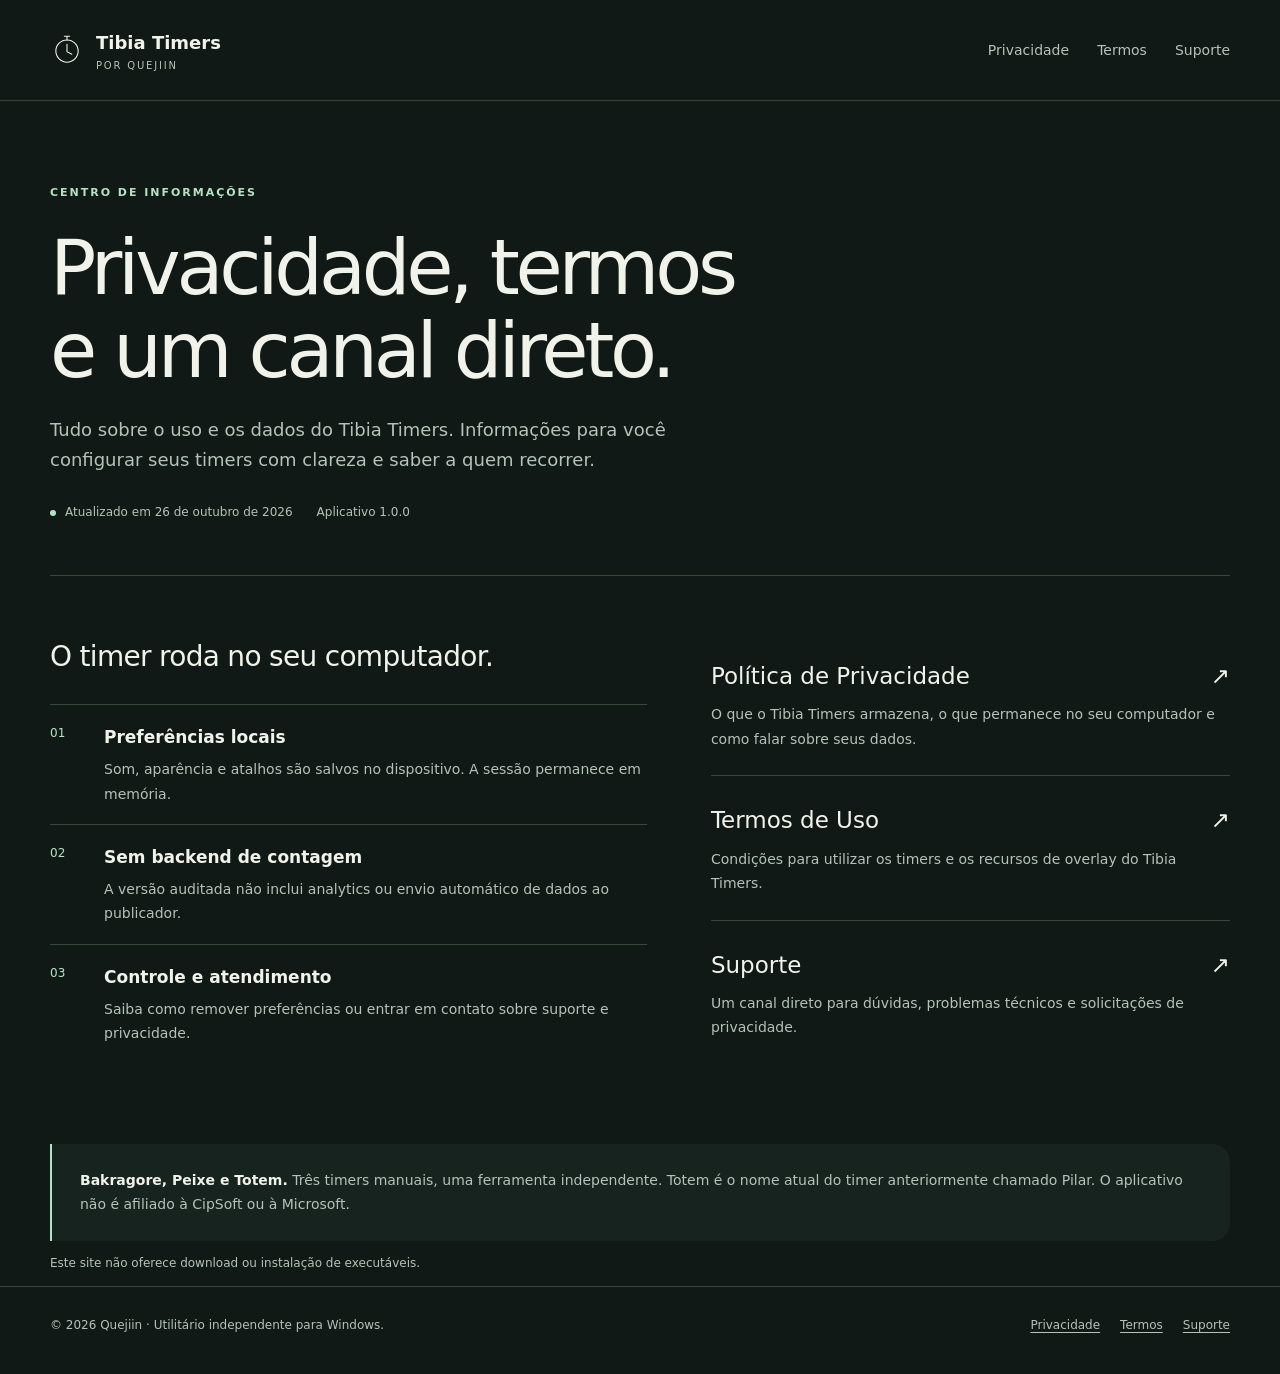
==== index.html @ ad90175c "Serve static HTML from Pages root and validate generated files" ====
<!doctype html>
<html lang="pt-BR"><head><meta charset="utf-8"><meta name="viewport" content="width=device-width,initial-scale=1"><meta name="color-scheme" content="dark"><meta name="referrer" content="strict-origin-when-cross-origin"><meta http-equiv="Content-Security-Policy" content="default-src 'none'; style-src 'self'; img-src 'self'; font-src 'none'; script-src 'none'; connect-src 'none'; base-uri 'none'; form-action 'none'; object-src 'none'"><title>Privacidade, termos e suporte | Tibia Timers</title><meta name="description" content="Informações de privacidade, termos de uso e suporte do Tibia Timers, por Quejiin."><link rel="canonical" href="https://quejiin.github.io/"><link rel="icon" type="image/svg+xml" href="assets/icon.svg"><link rel="stylesheet" href="assets/style.css"></head>
<body><a class="skip" href="#conteudo">Pular para o conteúdo</a><header class="site-header"><div class="wrap header-row"><a class="brand" href="index.html"><svg viewBox="0 0 64 64" aria-hidden="true"><circle cx="32" cy="34" r="21" fill="none" stroke="currentColor" stroke-width="2"/><path d="M32 21v14l9 5M27 6h10M32 6v7" fill="none" stroke="currentColor" stroke-width="2" stroke-linecap="round"/></svg><span>Tibia Timers<small>por Quejiin</small></span></a><nav class="nav" aria-label="Navegação principal"><a href="privacidade.html">Privacidade</a><a href="termos.html">Termos</a><a href="suporte.html">Suporte</a></nav></div></header><main id="conteudo" class="wrap"><div class="hero"><span class="eyebrow">Centro de informações</span><h1>Privacidade, termos<br>e um canal direto.</h1><p class="lead">Tudo sobre o uso e os dados do Tibia Timers. Informações para você configurar seus timers com clareza e saber a quem recorrer.</p><div class="meta"><span><i class="dot" aria-hidden="true"></i>Atualizado em 26 de outubro de 2026</span><span>Aplicativo 1.0.0</span></div></div><div class="divider"></div><div class="home-grid"><section aria-labelledby="local"><h2 id="local">O timer roda no seu computador.</h2><div class="facts"><div class="fact"><span class="number">01</span><div><strong>Preferências locais</strong><p>Som, aparência e atalhos são salvos no dispositivo. A sessão permanece em memória.</p></div></div><div class="fact"><span class="number">02</span><div><strong>Sem backend de contagem</strong><p>A versão auditada não inclui analytics ou envio automático de dados ao publicador.</p></div></div><div class="fact"><span class="number">03</span><div><strong>Controle e atendimento</strong><p>Saiba como remover preferências ou entrar em contato sobre suporte e privacidade.</p></div></div></div></section><section aria-label="Documentos"><a class="destination" href="privacidade.html"><h3>Política de Privacidade<span aria-hidden="true">↗</span></h3><p>O que o Tibia Timers armazena, o que permanece no seu computador e como falar sobre seus dados.</p></a><a class="destination" href="termos.html"><h3>Termos de Uso<span aria-hidden="true">↗</span></h3><p>Condições para utilizar os timers e os recursos de overlay do Tibia Timers.</p></a><a class="destination" href="suporte.html"><h3>Suporte<span aria-hidden="true">↗</span></h3><p>Um canal direto para dúvidas, problemas técnicos e solicitações de privacidade.</p></a></section></div><div class="note"><strong>Bakragore, Peixe e Totem.</strong> Três timers manuais, uma ferramenta independente. Totem é o nome atual do timer anteriormente chamado Pilar. O aplicativo não é afiliado à CipSoft ou à Microsoft.</div><p class="small">Este site não oferece download ou instalação de executáveis.</p></main><footer><div class="wrap footer-row"><span>© 2026 Quejiin · Utilitário independente para Windows.</span><nav class="footer-links" aria-label="Links do rodapé"><a href="privacidade.html">Privacidade</a><a href="termos.html">Termos</a><a href="suporte.html">Suporte</a></nav></div></footer></body></html>
---- assets/style.css ----
@charset "UTF-8";
:root{color-scheme:dark;--bg:#101916;--surface:#17231e;--raised:#1e2e26;--ink:#f1f2e9;--muted:#b4c3b8;--mint:#b6e2c4;--line:#35483c;--accent:#e4c98d;--max:1180px}
*{box-sizing:border-box}html{scroll-behavior:smooth;scroll-padding-top:2rem}body{margin:0;background:var(--bg);color:var(--ink);font-family:system-ui,-apple-system,"Segoe UI",sans-serif;font-size:16px;line-height:1.75}a{color:var(--mint);text-underline-offset:.24em;text-decoration-thickness:1px}a:hover{color:white}a:focus-visible,summary:focus-visible{outline:3px solid var(--accent);outline-offset:5px;border-radius:3px}::selection{background:var(--mint);color:var(--bg)}.wrap{width:min(var(--max),calc(100% - 64px));margin:auto}.skip{position:absolute;top:-100px;left:16px;background:var(--mint);color:var(--bg);padding:12px;z-index:5}.skip:focus{top:12px}.site-header{border-bottom:1px solid var(--line)}.header-row{display:flex;align-items:center;justify-content:space-between;gap:24px;min-height:100px}.brand{display:flex;align-items:center;gap:12px;color:var(--ink);font-size:18px;font-weight:650;text-decoration:none;white-space:nowrap}.brand svg{width:34px;height:34px;flex-shrink:0}.brand small{display:block;font-size:10px;font-weight:500;letter-spacing:.18em;text-transform:uppercase;color:var(--muted);line-height:1.5}.nav{display:flex;gap:28px;flex-wrap:wrap}.nav a{font-size:14px;color:var(--muted);text-decoration:none;padding:8px 0}.nav a[aria-current=page]{color:var(--mint);box-shadow:0 1px var(--mint)}.hero{padding:76px 0 52px;position:relative}.eyebrow{font-size:11px;font-weight:650;letter-spacing:.18em;color:var(--mint);text-transform:uppercase}.hero h1{font-size:clamp(2.5rem,6vw,5.2rem);font-weight:400;letter-spacing:-.055em;line-height:1.08;margin:22px 0;max-width:950px}.hero .lead{color:var(--muted);max-width:660px;font-size:18px;line-height:1.7}.meta{display:flex;gap:24px;flex-wrap:wrap;font-size:12px;color:var(--muted);margin-top:26px}.meta span{display:flex;align-items:center;gap:9px}.dot{width:6px;height:6px;border-radius:50%;background:var(--mint);display:inline-block}.divider{height:1px;background:var(--line)}.home-grid{display:grid;grid-template-columns:1.15fr 1fr;gap:64px;padding:56px 0 80px}.home-grid h2{font-size:28px;letter-spacing:-.025em;font-weight:450;margin-top:0}.facts{display:grid;gap:0}.fact{padding:18px 0;border-top:1px solid var(--line);display:grid;grid-template-columns:38px 1fr;gap:16px}.fact .number{color:var(--mint);font-size:12px}.fact strong{font-size:17px;font-weight:550}.fact p{margin:4px 0 0;color:var(--muted);font-size:14px}.destination{display:block;color:var(--ink);text-decoration:none;padding:24px 0;border-top:1px solid var(--line)}.destination:first-child{border-top:0}.destination h3{display:flex;justify-content:space-between;gap:16px;margin:0;font-size:23px;font-weight:450}.destination p{margin:6px 0 0;color:var(--muted);font-size:14px}.destination:hover h3{color:var(--mint)}.note{background:var(--surface);padding:24px 28px;border-left:2px solid var(--mint);border-radius:0 18px 18px 0;color:var(--muted);font-size:14px}.note strong{color:var(--ink)}.document{display:grid;grid-template-columns:220px minmax(0,1fr);gap:68px;padding:48px 0 80px}.toc{position:sticky;top:30px;align-self:start;font-size:13px}.toc h2{font-size:10px;letter-spacing:.15em;text-transform:uppercase;color:var(--muted);margin:0 0 20px}.toc a{display:block;padding:6px 0;text-decoration:none;color:var(--muted)}.toc a:hover{color:var(--mint)}.legal{max-width:790px;min-width:0}.legal section{padding:0 0 30px;margin:0 0 30px;border-bottom:1px solid var(--line);scroll-margin-top:30px}.legal section:last-child{border:0}.legal h2{font-weight:500;font-size:24px;letter-spacing:-.025em;margin:0 0 16px;line-height:1.35}.legal h2 .section-number{display:inline-block;margin-right:12px;color:var(--mint);font-size:11px;letter-spacing:0;vertical-align:middle}.legal p{margin:12px 0;color:var(--muted)}.legal li{color:var(--muted);margin:8px 0}.legal strong{color:var(--ink);font-weight:550}.legal code{font: .86em ui-monospace,Consolas,monospace;color:var(--mint);background:var(--raised);padding:3px 6px;border-radius:4px;overflow-wrap:anywhere}.table-scroll{overflow-x:auto;max-width:100%;margin:20px 0}table{width:100%;border-collapse:collapse;font-size:14px}th,td{text-align:left;vertical-align:top;padding:14px 12px;border-bottom:1px solid var(--line)}th{font-weight:550;color:var(--ink);background:var(--surface)}td{color:var(--muted)}.contact-block{background:var(--surface);padding:28px;border:1px solid var(--line);border-radius:22px 8px 22px 8px;margin:24px 0}.contact-block p{margin:8px 0}.contact-link{font-size:clamp(1rem,2vw,1.3rem);overflow-wrap:anywhere}.button-link{display:inline-flex;align-items:center;gap:24px;background:var(--mint);color:var(--bg);padding:12px 22px;border-radius:12px 12px 12px 4px;text-decoration:none;font-size:14px;font-weight:600}.button-link:hover{background:white;color:var(--bg)}details{border-top:1px solid var(--line);padding:16px 0}summary{cursor:pointer;font-weight:550;color:var(--ink);padding-right:12px}details p{font-size:14px}footer{border-top:1px solid var(--line);padding:28px 0 38px;color:var(--muted);font-size:12px}.footer-row{display:flex;justify-content:space-between;gap:24px;flex-wrap:wrap}.footer-links{display:flex;gap:20px;flex-wrap:wrap}.footer-links a{color:var(--muted)}.small{font-size:12px;color:var(--muted)}.break{overflow-wrap:anywhere}
@media(max-width:800px){.wrap{width:calc(100% - 40px)}.header-row{min-height:100px;gap:12px;align-items:flex-start;flex-direction:column;padding:20px 0}.nav{gap:23px}.hero{padding:48px 0 34px}.hero .lead{font-size:16px}.home-grid{grid-template-columns:1fr;gap:32px;padding:34px 0 50px}.document{grid-template-columns:1fr;gap:26px;padding-top:28px}.toc{position:static;border-bottom:1px solid var(--line);padding-bottom:20px}.toc a{display:inline-block;margin-right:18px;padding:4px 0}.toc h2{margin-bottom:10px}.legal h2{font-size:22px}.note{padding:18px 20px}.meta{gap:12px 20px}.contact-block{padding:20px}th,td{padding:10px 8px}.footer-row{gap:12px}}
@media(prefers-reduced-motion:reduce){html{scroll-behavior:auto}}
@media print{body{background:white;color:black}.site-header,.toc,.skip,footer{display:none}.wrap{width:100%}.hero{padding:12px 0}.hero h1{font-size:32px}.document{display:block}.legal{max-width:none}.legal p,.legal li,.hero .lead,.meta,td{color:#222}a{color:#17422c}.note,.contact-block,th{background:#eee;color:black}.legal code{background:#eee;color:#17422c}}
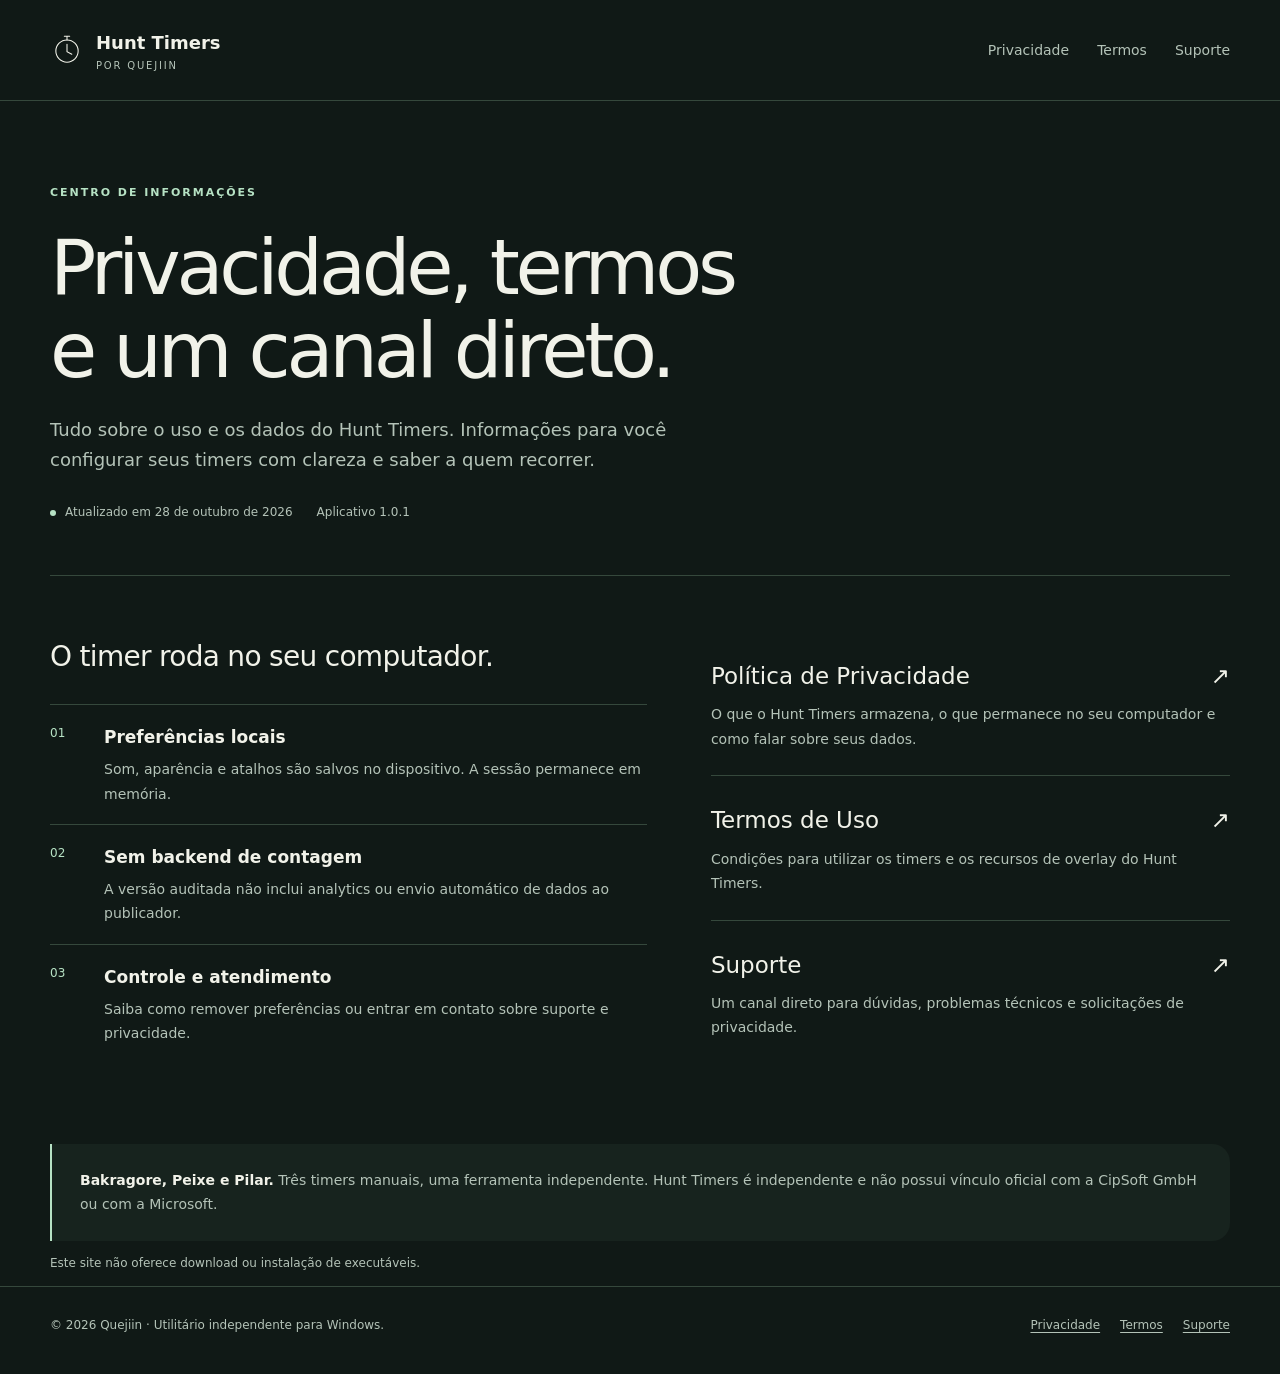
==== commit 5de88f4f: "Update product presentation to Hunt Timers 1.0.1" ====
--- a/index.html
+++ b/index.html
@@ -1,3 +1,3 @@
 <!doctype html>
-<html lang="pt-BR"><head><meta charset="utf-8"><meta name="viewport" content="width=device-width,initial-scale=1"><meta name="color-scheme" content="dark"><meta name="referrer" content="strict-origin-when-cross-origin"><meta http-equiv="Content-Security-Policy" content="default-src 'none'; style-src 'self'; img-src 'self'; font-src 'none'; script-src 'none'; connect-src 'none'; base-uri 'none'; form-action 'none'; object-src 'none'"><title>Privacidade, termos e suporte | Tibia Timers</title><meta name="description" content="Informações de privacidade, termos de uso e suporte do Tibia Timers, por Quejiin."><link rel="canonical" href="https://quejiin.github.io/"><link rel="icon" type="image/svg+xml" href="assets/icon.svg"><link rel="stylesheet" href="assets/style.css"></head>
-<body><a class="skip" href="#conteudo">Pular para o conteúdo</a><header class="site-header"><div class="wrap header-row"><a class="brand" href="index.html"><svg viewBox="0 0 64 64" aria-hidden="true"><circle cx="32" cy="34" r="21" fill="none" stroke="currentColor" stroke-width="2"/><path d="M32 21v14l9 5M27 6h10M32 6v7" fill="none" stroke="currentColor" stroke-width="2" stroke-linecap="round"/></svg><span>Tibia Timers<small>por Quejiin</small></span></a><nav class="nav" aria-label="Navegação principal"><a href="privacidade.html">Privacidade</a><a href="termos.html">Termos</a><a href="suporte.html">Suporte</a></nav></div></header><main id="conteudo" class="wrap"><div class="hero"><span class="eyebrow">Centro de informações</span><h1>Privacidade, termos<br>e um canal direto.</h1><p class="lead">Tudo sobre o uso e os dados do Tibia Timers. Informações para você configurar seus timers com clareza e saber a quem recorrer.</p><div class="meta"><span><i class="dot" aria-hidden="true"></i>Atualizado em 26 de outubro de 2026</span><span>Aplicativo 1.0.0</span></div></div><div class="divider"></div><div class="home-grid"><section aria-labelledby="local"><h2 id="local">O timer roda no seu computador.</h2><div class="facts"><div class="fact"><span class="number">01</span><div><strong>Preferências locais</strong><p>Som, aparência e atalhos são salvos no dispositivo. A sessão permanece em memória.</p></div></div><div class="fact"><span class="number">02</span><div><strong>Sem backend de contagem</strong><p>A versão auditada não inclui analytics ou envio automático de dados ao publicador.</p></div></div><div class="fact"><span class="number">03</span><div><strong>Controle e atendimento</strong><p>Saiba como remover preferências ou entrar em contato sobre suporte e privacidade.</p></div></div></div></section><section aria-label="Documentos"><a class="destination" href="privacidade.html"><h3>Política de Privacidade<span aria-hidden="true">↗</span></h3><p>O que o Tibia Timers armazena, o que permanece no seu computador e como falar sobre seus dados.</p></a><a class="destination" href="termos.html"><h3>Termos de Uso<span aria-hidden="true">↗</span></h3><p>Condições para utilizar os timers e os recursos de overlay do Tibia Timers.</p></a><a class="destination" href="suporte.html"><h3>Suporte<span aria-hidden="true">↗</span></h3><p>Um canal direto para dúvidas, problemas técnicos e solicitações de privacidade.</p></a></section></div><div class="note"><strong>Bakragore, Peixe e Totem.</strong> Três timers manuais, uma ferramenta independente. Totem é o nome atual do timer anteriormente chamado Pilar. O aplicativo não é afiliado à CipSoft ou à Microsoft.</div><p class="small">Este site não oferece download ou instalação de executáveis.</p></main><footer><div class="wrap footer-row"><span>© 2026 Quejiin · Utilitário independente para Windows.</span><nav class="footer-links" aria-label="Links do rodapé"><a href="privacidade.html">Privacidade</a><a href="termos.html">Termos</a><a href="suporte.html">Suporte</a></nav></div></footer></body></html>+<html lang="pt-BR"><head><meta charset="utf-8"><meta name="viewport" content="width=device-width,initial-scale=1"><meta name="color-scheme" content="dark"><meta name="referrer" content="strict-origin-when-cross-origin"><meta http-equiv="Content-Security-Policy" content="default-src 'none'; style-src 'self'; img-src 'self'; font-src 'none'; script-src 'none'; connect-src 'none'; base-uri 'none'; form-action 'none'; object-src 'none'"><title>Privacidade, termos e suporte | Hunt Timers</title><meta name="description" content="Informações de privacidade, termos de uso e suporte do Hunt Timers, por Quejiin."><link rel="canonical" href="https://quejiin.github.io/"><link rel="icon" type="image/svg+xml" href="assets/icon.svg"><link rel="stylesheet" href="assets/style.css"></head>
+<body><a class="skip" href="#conteudo">Pular para o conteúdo</a><header class="site-header"><div class="wrap header-row"><a class="brand" href="index.html"><svg viewBox="0 0 64 64" aria-hidden="true"><circle cx="32" cy="34" r="21" fill="none" stroke="currentColor" stroke-width="2"/><path d="M32 21v14l9 5M27 6h10M32 6v7" fill="none" stroke="currentColor" stroke-width="2" stroke-linecap="round"/></svg><span>Hunt Timers<small>por Quejiin</small></span></a><nav class="nav" aria-label="Navegação principal"><a href="privacidade.html">Privacidade</a><a href="termos.html">Termos</a><a href="suporte.html">Suporte</a></nav></div></header><main id="conteudo" class="wrap"><div class="hero"><span class="eyebrow">Centro de informações</span><h1>Privacidade, termos<br>e um canal direto.</h1><p class="lead">Tudo sobre o uso e os dados do Hunt Timers. Informações para você configurar seus timers com clareza e saber a quem recorrer.</p><div class="meta"><span><i class="dot" aria-hidden="true"></i>Atualizado em 28 de outubro de 2026</span><span>Aplicativo 1.0.1</span></div></div><div class="divider"></div><div class="home-grid"><section aria-labelledby="local"><h2 id="local">O timer roda no seu computador.</h2><div class="facts"><div class="fact"><span class="number">01</span><div><strong>Preferências locais</strong><p>Som, aparência e atalhos são salvos no dispositivo. A sessão permanece em memória.</p></div></div><div class="fact"><span class="number">02</span><div><strong>Sem backend de contagem</strong><p>A versão auditada não inclui analytics ou envio automático de dados ao publicador.</p></div></div><div class="fact"><span class="number">03</span><div><strong>Controle e atendimento</strong><p>Saiba como remover preferências ou entrar em contato sobre suporte e privacidade.</p></div></div></div></section><section aria-label="Documentos"><a class="destination" href="privacidade.html"><h3>Política de Privacidade<span aria-hidden="true">↗</span></h3><p>O que o Hunt Timers armazena, o que permanece no seu computador e como falar sobre seus dados.</p></a><a class="destination" href="termos.html"><h3>Termos de Uso<span aria-hidden="true">↗</span></h3><p>Condições para utilizar os timers e os recursos de overlay do Hunt Timers.</p></a><a class="destination" href="suporte.html"><h3>Suporte<span aria-hidden="true">↗</span></h3><p>Um canal direto para dúvidas, problemas técnicos e solicitações de privacidade.</p></a></section></div><div class="note"><strong>Bakragore, Peixe e Pilar.</strong> Três timers manuais, uma ferramenta independente. Hunt Timers é independente e não possui vínculo oficial com a CipSoft GmbH ou com a Microsoft.</div><p class="small">Este site não oferece download ou instalação de executáveis.</p></main><footer><div class="wrap footer-row"><span>© 2026 Quejiin · Utilitário independente para Windows.</span><nav class="footer-links" aria-label="Links do rodapé"><a href="privacidade.html">Privacidade</a><a href="termos.html">Termos</a><a href="suporte.html">Suporte</a></nav></div></footer></body></html>
